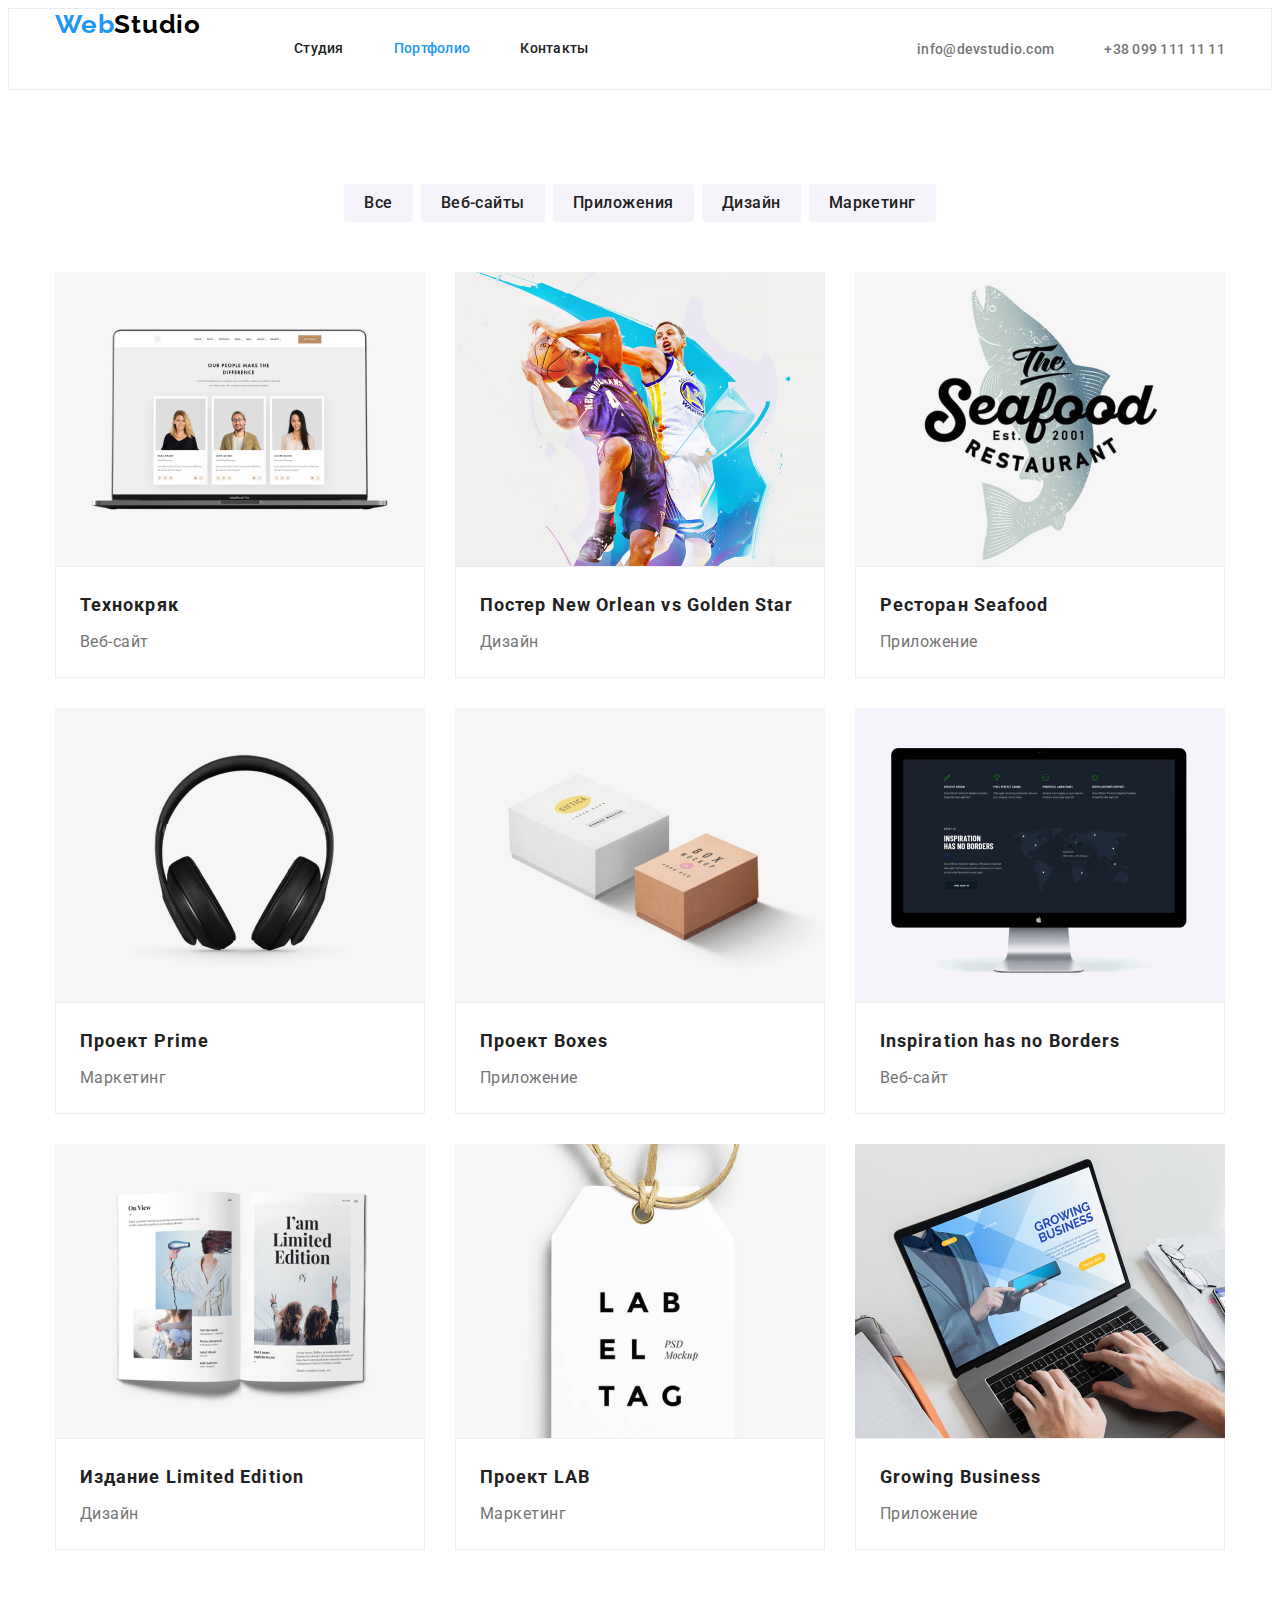
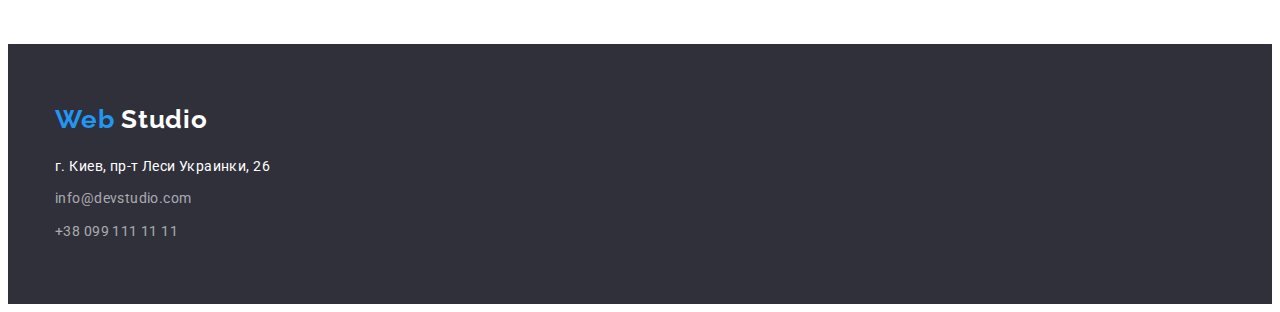
==== portfolio.html @ b0da4e6e "додає файли дз3" ====
<!DOCTYPE html>
<html lang="en">

<head>
    <meta charset="UTF-8">
    <meta name="viewport" content="width=device-width, initial-scale=1.0">
    <title>Головна</title>
    <link rel="stylesheet" href="https://cdnjs.cloudflare.com/ajax/libs/modern-normalize/1.0.0/modern-normalize.min.css" 
        integrity="sha512-ISS7cAi1PEhQ8jnbJpJZMd29NlhNj4AWYyLOSp2CE/CsHxTCu+r+t0D2yoJudVrd0/8fTVPUVDzY5Tvli75u/g==" crossorigin="anonymous" />
    <link href="https://fonts.googleapis.com/css2?family=Raleway:wght@700&family=Roboto:wght@400;500;700;900&display=swap"
        rel="stylesheet">
    <link rel="stylesheet" href="./css/styles.css">

</head>

<body>
    <header class="page-header">
        <!--навігація сайтом-->
        <div class="container">
            <nav class="navigation">
                <a href="./index.html" class="logo">
                    <span class="web">Web</span>Studio</a>
                <ul class="site-nav list">
                    <li class="nav-list-item"><a href="./index.html" class="link ">Студия</a></li>
                    <li class="nav-list-item"><a href="./portfolio.html" class="link current">Портфолио</a></li>
                    <li class="nav-list-item"><a href="" class="link">Контакты</a></li>
                </ul>
            </nav>
            
            <!--контакти-->
            <ul class="nav-adress list">
                <li class="nav-adress-item">
                        <a href="mailto:info@devstudio.com" class="adress">
                        info@devstudio.com</a>
                </li>
                <li class="nav-adress-item">
                    <a href="tel:+380991111111" class="adress">
                        +38 099 111 11 11</a>
                </li>
            </ul>
        </div>
    </header>

    <main>
        <section class="portfolio">
            <div class="container">
                <h1 class="portfolio-title visually-hidden">
                    portfolio
                </h1>
                <ul class="portfolio-list list">
                    <li class="portfolio-list-item"><button type="button" class="filter">Все</button></li>
                    <li class="portfolio-list-item"><button type="button" class="filter">Веб-сайты</button></li>
                    <li class="portfolio-list-item"><button type="button" class="filter">Приложения</button></li>
                    <li class="portfolio-list-item"><button type="button" class="filter">Дизайн</button></li>
                    <li class="portfolio-list-item"><button type="button" class="filter">Маркетинг</button></li>
                </ul>
                     
                <ul class="category-list list">
                    <li class="category-list-item">
                        <a href="" class="portfolio-link">
                            <img src="./images/technokriak.jpg"  
                            class="image-category"
                            alt="ноутбук з відкритим сайтом" 
                            width="370" height="294">
                            <div class="category-discription">
                                <h2 class="category">
                                    Технокряк
                                </h2>
                                <p class="category-text">
                                    Веб-сайт
                                </p>
                            </div>
                        </a>
                    </li>
                    <li class="category-list-item">
                        <a href="" class="portfolio-link">
                            <img src="./images/design.jpg"  
                            class="image-category"
                            alt="баскетболісти" 
                            width="370" height="294">
                            <div class="category-discription">
                                <h2 class="category">
                                 Постер New Orlean vs Golden Star
                                </h2>
                                <p class="category-text">
                                 Дизайн
                                </p>
                            </div>
                        </a>
                    </li>
                    <li class="category-list-item">
                        <a href="" class="portfolio-link">
                            <img src="./images/restoran.jpg"  
                            class="image-category"
                            alt="логотип ресторану" 
                            width="370" height="294">
                            <div class="category-discription">
                                <h2 class="category">
                                 Ресторан Seafood
                                </h2>
                                <p class="category-text">
                                    Приложение
                                </p>
                            </div>
                        </a>
                    </li>
                    <li class="category-list-item">
                        <a href="" class="portfolio-link">
                            <img src="./images/marketing.jpg"  
                            class="image-category"
                            alt="навушники" 
                            width="370" height="294">
                            <div class="category-discription">
                            <h2 class="category">
                                Проект Prime
                            </h2>
                            <p class="category-text">
                                Маркетинг
                            </p>
                            </div>

                        </a>
                    </li>
                    <li class="category-list-item">
                        <a href="" class="portfolio-link">
                            <img src="./images/boxes.jpg"  
                            class="image-category"
                            alt="коробки від товару" 
                            width="370" height="294">
                            <div class="category-discription">
                                <h2 class="category">
                                    Проект Boxes
                                </h2>
                                <p class="category-text">
                                    Приложение
                                </p>
                            </div>

                        </a>
                    </li>
                    <li class="category-list-item">
                        <a href="" class="portfolio-link">
                            <img src="./images/inspiration.jpg"  
                            class="image-category"
                            alt="монітор від Apple" 
                            width="370" height="294">
                            <div class="category-discription">
                                <h2 class="category">
                                 Inspiration has no Borders
                                </h2>
                                <p class="category-text">
                                    Веб-сайт
                                </p>
                            </div>

                        </a>
                    </li>
                    <li class="category-list-item">
                        <a href="" class="portfolio-link">
                            <img src="./images/design-book.jpg" 
                            class="image-category"
                            alt="відкрита книжка" 
                            width="370" height="294">
                            <div class="category-discription">
                                <h2 class="category">
                                 Издание Limited Edition
                                </h2>
                                <p class="category-text">
                                    Дизайн
                                </p>
                            </div>

                        </a>
                    </li>
                    <li class="category-list-item"> 
                        <a href="" class="portfolio-link">
                            <img src="./images/project-lab.jpg"  
                            class="image-category"
                            alt="бірка бренду" 
                            width="370" height="294">
                            <div class="category-discription">
                                <h2 class="category">
                                    Проект LAB
                                </h2>
                                <p class="category-text">
                                 Маркетинг
                                </p>
                            </div>
                          
                        </a>
                    </li>
                    <li class="category-list-item">
                        <a href="" class="portfolio-link">
                            <img src="./images/growing-business.jpg" 
                            class="image-category" 
                            alt="ноутбук з відкритим сайтом" 
                            width="370" height="294">
                            <div class="category-discription">
                                <h2 class="category">
                                 Growing Business
                                </h2>
                                <p class="category-text">
                                 Приложение
                                </p>
                            </div>

                        </a>
                    </li>
                </ul>
                  

            </div>
        </section>
    </main>
        
    <footer>
            <div class="container">
                <a href="./index.html" class="logo">
                    <span class="web">Web</span>
                    <span class="studio">Studio</span></a>
                <address class="footer-adress">
                    <p class="adress">г. Киев, пр-т Леси Украинки, 26</p>
                    <ul class="footer-adress list">
                        <li class="adress-item"><a href="mailto:info@devstudio.com" class="mail">
                                info@devstudio.com</a></li>
                        <li class="adress-item"><a href="tel:+380991111111" class="phone-number">+38 099 111 11 11</a></li>
                    </ul>
                </address>
            </div>
        
    </footer>
        
</body>

</html>
---- css/styles.css ----
/*
Raleway 700

Roboto 400 500 700 900
*/

/*
logo 
    blue #2196F3  
    black #000000
nav 
    blue #2196F3
    black #212121
    grey #757575

hero
    white #FFFFFF

main
    black #212121
    grey #757575

footer
    adress #FFFFFF 60

*/
html {
  box-sizing: border-box;
}

*,
*::after,
*::before {
  box-sizing: inherit;
}

:root {
  --logo-black-color: #000000;
  --primary-text-color: #757575;
  --background-section-color: #f5f4fa;
  --title-text-color: #212121;
  --accent-color: #2196f3;
  --primary-white-color: #ffffff;
  --footer-background-color: #2f303a;
  --footer-adress-color: rgba(255, 255, 255, 0.6);
  --header-line-color: #ececec;
  --border-line-color: #eeeeee;
  --content-team-shadow-v1: rgba(0, 0, 0, 20%);
  --content-team-shadow-v2: rgba(0, 0, 0, 14%);
  --content-team-shadow-v3: rgba(0, 0, 0, 12%);
}
body {
  color: var(--primary-text-color);

  font-family: Roboto, sans-serif;
}
img {
  display: block;
}
.container {
  margin-top: 0px;
  margin-bottom: 0px;
  margin-left: auto;
  margin-right: auto;
  width: 1200px;
  padding: 0px 15px;
}

/*хедер*/
.page-header {
  border: 1px solid var(--header-line-color);
}
.page-header .container {
  display: flex;
  align-items: center;
}

.navigation {
  display: flex;
}
/*логотип сайта*/
.logo {
  display: inline-block;
  margin-right: 93px;
  color: var(--logo-black-color);
  font-family: Raleway, sans-serif;
  font-weight: 700;
  font-size: 26px;
  line-height: 1.19;
  letter-spacing: 0.03em;
  text-decoration: none;
}

.logo .web {
  color: var(--accent-color);
}

/* навігація сайтом*/
.site-nav {
  display: flex;
  align-items: center;
}

.list {
  padding: 0px;
  margin: 0px;
  list-style: none;
}
.nav-list-item:not(:last-child) {
  margin-right: 50px;
}

.site-nav .link {
  display: block;
  padding-top: 32px;
  padding-bottom: 32px;
  color: var(--title-text-color);
  font-weight: 500;
  font-size: 14px;
  line-height: 1.14;
  letter-spacing: 0.02em;
  text-decoration: none;
  cursor: pointer;
}

.link.current {
  color: var(--accent-color);
}
.nav-adress-item:not(:last-child) {
  margin-right: 50px;
}

.nav-adress {
  display: flex;
  margin-left: auto;
  align-items: center;
}

.nav-adress .adress {
  color: var(--primary-text-color);

  font-weight: 500;
  font-size: 14px;
  line-height: 1.14;
  letter-spacing: 00.02em;

  text-decoration: none;
}

.site-nav .link:hover,
.site-nav .link:focus,
.nav-adress .adress:hover,
.nav-adress .adress:focus {
  color: var(--accent-color);
}

/*hero*/
.hero {
  background-color: var(--footer-background-color);
}
.hero .container {
  text-align: center;
  padding-top: 200px;
  padding-bottom: 200px;
}

.hero-title {
  margin-top: 0px;
  margin-bottom: 30px;
  color: var(--primary-white-color);
  font-weight: 900;
  font-size: 44px;
  line-height: 1.36;
  text-align: center;
  letter-spacing: 0.06em;
  text-transform: uppercase;
}

.hero-link {
  display: inline-block;
  min-width: 200px;
  height: 50px;
  border-radius: 4px;
  padding: 10px 32px;
  color: var(--primary-white-color);
  background-color: var(--accent-color);
  font-weight: 700;
  font-size: 16px;
  line-height: 1.87;
  letter-spacing: 0.06em;
  text-decoration: none;
}

/*main*/
/*Особенности*/
.section-title {
  color: var(--title-text-color);
  font-weight: 700;
  font-size: 36px;
  line-height: 1.16;
  text-align: center;
  letter-spacing: 0.03em;
}

.features {
  padding: 0px;
}

.features > .container {
  padding-top: 94px;
  padding-bottom: 94px;
}

.features-list {
  display: flex;
}

.features-list-item {
  max-width: 270px;
}

.features-list-item:not(:last-child) {
  margin-right: 30px;
}
.features .title {
  margin-top: 0px;
  margin-bottom: 0px;
  color: var(--primary-white-color);
}

.features-title {
  margin-top: 0px;
  margin-bottom: 10px;
  color: var(--title-text-color);
  font-weight: 700;
  font-size: 14px;
  line-height: 1.14;
  letter-spacing: 0.03em;
  text-transform: uppercase;
}

.features .features-text {
  font-weight: 400;
  font-size: 14px;
  line-height: 1.71;
  letter-spacing: 0.03em;
}

/*Чем мы занимаемся*/
.works .container {
  padding-bottom: 94px;
}
.works .section-title {
  margin-top: 0px;
  margin-bottom: 50px;
}

.works-list {
  display: flex;
  margin-left: -15px;
  margin-right: -15px;
}

.works-list-item {
  margin-left: 15px;
  margin-right: 15px;
  max-width: 370px;
}

/*--Наша команда (фото)*/
.team {
  background-color: var(--background-section-color);
}
.team .container {
  padding-top: 94px;
  padding-bottom: 94px;
}
.team .section-title {
  padding-top: 0px;
  margin-top: 0px;
  margin-bottom: 50px;
}
.team-list {
  display: flex;
  justify-content: space-between;
}
.team-list-item {
  width: 270px;
}

.team-list-item:not(:nth-child(4n)) {
  margin-right: 30px;
}
.team-member {
  margin-top: 0px;
  margin-bottom: 10px;
  color: var(--title-text-color);
  font-weight: 500;
  font-size: 16px;
  line-height: 1.18;
  text-align: center;
  letter-spacing: 0.03em;
}

.position {
  margin: 0px;
  font-weight: 400;
  font-size: 16px;
  line-height: 1.18;
  text-align: center;
  letter-spacing: 0.03em;
}

.team-list-content {
  padding-top: 30px;
  padding-bottom: 30px;
  padding-left: 15px;
  padding-right: 15px;
  background-color: var(--primary-white-color);
  border-radius: 0px 0px 4px 4px;
  box-shadow: 0px 2px 1px 0px var(--content-team-shadow-v1),
    0px 1px 1px 0px var(--content-team-shadow-v2),
    0px 1px 3px 0px var(--content-team-shadow-v3);
}

/*footer*/
footer {
  background-color: var(--footer-background-color);
}

footer .container {
  padding-top: 60px;
  padding-bottom: 60px;
}
footer .logo {
  margin: 0px;
  margin-bottom: 20px;
}
footer .studio {
  color: var(--primary-white-color);
}
.footer-adress {
  color: var(--primary-white-color);
  font-weight: 400;
  font-style: normal;
  font-size: 14px;
  line-height: 1.71;
  letter-spacing: 0.03em;
  text-decoration: none;
}

.adress {
  margin-top: 0px;
  margin-bottom: 9px;
}

.adress-item:not(:last-child) {
  margin-bottom: 9px;
}

.mail,
.phone-number {
  color: var(--footer-adress-color);
  font-weight: 400;
  font-size: 14px;
  font-style: normal;
  line-height: 1.71;

  letter-spacing: 0.03em;
  text-decoration: none;
}

/*сторінка Портфоліо*/
.portfolio .container {
  padding-top: 94px;
  padding-bottom: 94px;
}
.portfolio-title {
  margin-top: 0px;
  margin-bottom: 0px;
  color: var(--primary-white-color);
}

.visually-hidden {
  position: absolute;
  clip: rect(1px, 1px, 1px, 1px);
  padding: 0px;
  border: 0px;
  height: 1px;
  width: 1px;
  overflow: hidden;
}

.portfolio-list {
  display: flex;
  justify-content: center;
  margin-bottom: 50px;
}

.portfolio-list-item:not(:last-child) {
  margin-right: 8px;
}

.filter {
  padding-top: 6px;
  padding-right: 20px;
  padding-bottom: 6px;
  padding-left: 20px;
  border: 0px solid var(--background-section-color);
  border-radius: 4px;
  color: var(--title-text-color);
  background-color: var(--background-section-color);
  font-family: inherit;
  font-weight: 500;
  font-size: 16px;
  line-height: 1.62;
  text-align: center;
  letter-spacing: 0.03em;
  text-decoration: none;
  cursor: pointer;
}

.filter:hover,
.filter:focus {
  color: var(--primary-white-color);
  background-color: var(--accent-color);
  font-family: inherit;
}

.portfolio-link {
  text-decoration: none;
}

.category-list {
  display: flex;
  flex-wrap: wrap;

  margin-right: -15px;
  margin-left: -15px;
}
.category-list-item {
  margin-right: 15px;
  margin-left: 15px;
}

.category-list-item:nth-child(-n + 6) {
  margin-bottom: 30px;
}

.category-discription {
  padding-top: 20px;
  padding-right: 24px;
  padding-bottom: 20px;
  padding-left: 24px;
  background-color: var(--primary-white-color);
  border: 1px solid var(--border-line-color);
}
.category {
  margin-top: 0px;
  margin-bottom: 4px;
  color: var(--title-text-color);
  font-weight: 700;
  font-size: 18px;
  line-height: 2;
  letter-spacing: 0.06em;
  text-decoration: none;
}

.category-text {
  margin-top: 0px;
  margin-bottom: 0px;
  color: var(--primary-text-color);
  font-weight: 400;
  font-size: 16px;
  line-height: 1.87;
  letter-spacing: 0.03em;
}
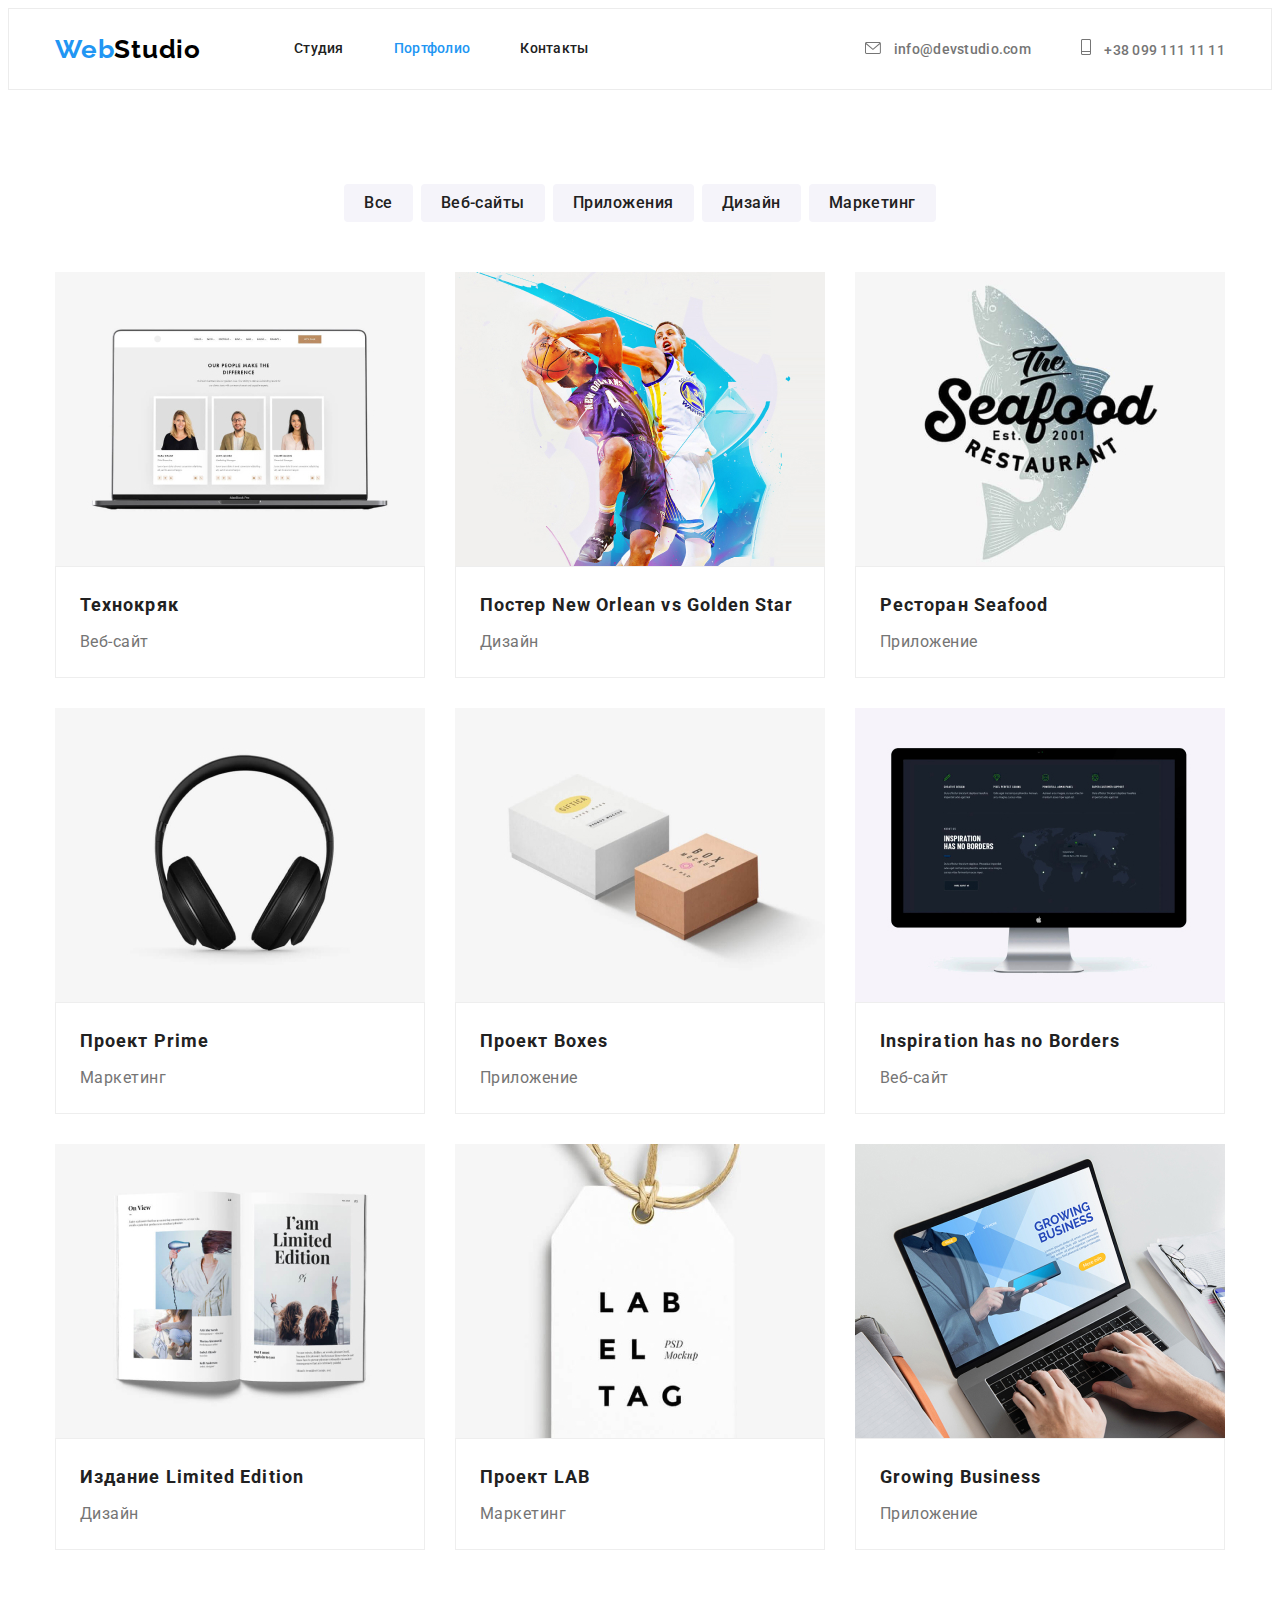
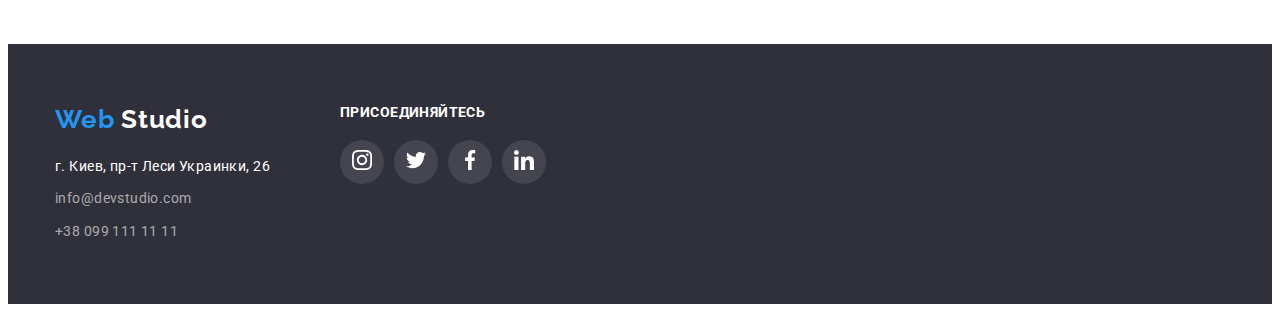
==== commit 4d6d1611: "виконує дз 4" ====
--- a/portfolio.html
+++ b/portfolio.html
@@ -17,24 +17,31 @@
     <header class="page-header">
         <!--навігація сайтом-->
         <div class="container">
+    
             <nav class="navigation">
-                <a href="./index.html" class="logo">
-                    <span class="web">Web</span>Studio</a>
                 <ul class="site-nav list">
+                    <a href="./index.html" class="logo">
+                        <span class="web">Web</span>Studio</a>
                     <li class="nav-list-item"><a href="./index.html" class="link ">Студия</a></li>
                     <li class="nav-list-item"><a href="./portfolio.html" class="link current">Портфолио</a></li>
                     <li class="nav-list-item"><a href="" class="link">Контакты</a></li>
                 </ul>
             </nav>
-            
+    
             <!--контакти-->
             <ul class="nav-adress list">
                 <li class="nav-adress-item">
-                        <a href="mailto:info@devstudio.com" class="adress">
+                    <a href="mailto:info@devstudio.com" class="adress">
+                        <svg class="mail-icon">
+                            <use href="./images/spraite.svg#mail"></use>
+                        </svg>
                         info@devstudio.com</a>
                 </li>
                 <li class="nav-adress-item">
                     <a href="tel:+380991111111" class="adress">
+                        <svg class="tel-icon">
+                            <use href="./images/spraite.svg#tel"></use>
+                        </svg>
                         +38 099 111 11 11</a>
                 </li>
             </ul>
@@ -58,7 +65,7 @@
                 <ul class="category-list list">
                     <li class="category-list-item">
                         <a href="" class="portfolio-link">
-                            <img src="./images/technokriak.jpg"  
+                            <img src="./images/portfolio-category/technokriak.jpg"  
                             class="image-category"
                             alt="ноутбук з відкритим сайтом" 
                             width="370" height="294">
@@ -74,7 +81,7 @@
                     </li>
                     <li class="category-list-item">
                         <a href="" class="portfolio-link">
-                            <img src="./images/design.jpg"  
+                            <img src="./images/portfolio-category/design.jpg"  
                             class="image-category"
                             alt="баскетболісти" 
                             width="370" height="294">
@@ -90,7 +97,7 @@
                     </li>
                     <li class="category-list-item">
                         <a href="" class="portfolio-link">
-                            <img src="./images/restoran.jpg"  
+                            <img src="./images/portfolio-category/restoran.jpg"  
                             class="image-category"
                             alt="логотип ресторану" 
                             width="370" height="294">
@@ -106,7 +113,7 @@
                     </li>
                     <li class="category-list-item">
                         <a href="" class="portfolio-link">
-                            <img src="./images/marketing.jpg"  
+                            <img src="./images/portfolio-category/marketing.jpg"  
                             class="image-category"
                             alt="навушники" 
                             width="370" height="294">
@@ -123,7 +130,7 @@
                     </li>
                     <li class="category-list-item">
                         <a href="" class="portfolio-link">
-                            <img src="./images/boxes.jpg"  
+                            <img src="./images/portfolio-category/boxes.jpg"  
                             class="image-category"
                             alt="коробки від товару" 
                             width="370" height="294">
@@ -140,7 +147,7 @@
                     </li>
                     <li class="category-list-item">
                         <a href="" class="portfolio-link">
-                            <img src="./images/inspiration.jpg"  
+                            <img src="./images/portfolio-category/inspiration.jpg"  
                             class="image-category"
                             alt="монітор від Apple" 
                             width="370" height="294">
@@ -157,7 +164,7 @@
                     </li>
                     <li class="category-list-item">
                         <a href="" class="portfolio-link">
-                            <img src="./images/design-book.jpg" 
+                            <img src="./images/portfolio-category/design-book.jpg" 
                             class="image-category"
                             alt="відкрита книжка" 
                             width="370" height="294">
@@ -174,7 +181,7 @@
                     </li>
                     <li class="category-list-item"> 
                         <a href="" class="portfolio-link">
-                            <img src="./images/project-lab.jpg"  
+                            <img src="./images/portfolio-category/project-lab.jpg"  
                             class="image-category"
                             alt="бірка бренду" 
                             width="370" height="294">
@@ -191,7 +198,7 @@
                     </li>
                     <li class="category-list-item">
                         <a href="" class="portfolio-link">
-                            <img src="./images/growing-business.jpg" 
+                            <img src="./images/portfolio-category/growing-business.jpg" 
                             class="image-category" 
                             alt="ноутбук з відкритим сайтом" 
                             width="370" height="294">
@@ -213,22 +220,57 @@
         </section>
     </main>
         
-    <footer>
-            <div class="container">
-                <a href="./index.html" class="logo">
-                    <span class="web">Web</span>
-                    <span class="studio">Studio</span></a>
-                <address class="footer-adress">
-                    <p class="adress">г. Киев, пр-т Леси Украинки, 26</p>
-                    <ul class="footer-adress list">
-                        <li class="adress-item"><a href="mailto:info@devstudio.com" class="mail">
-                                info@devstudio.com</a></li>
-                        <li class="adress-item"><a href="tel:+380991111111" class="phone-number">+38 099 111 11 11</a></li>
-                    </ul>
-                </address>
-            </div>
-        
-    </footer>
+<footer>
+    <div class="container">
+        <div class="adress-bar">
+            <a href="./index.html" class="logo">
+                <span class="web">Web</span>
+                <span class="studio">Studio</span></a>
+            <address class="footer-adress">
+                <p class="office-adress">г. Киев, пр-т Леси Украинки, 26</p>
+                <ul class="footer-adress list">
+                    <li class="adress-item"><a href="mailto:info@devstudio.com" class="mail">
+                            info@devstudio.com</a></li>
+                    <li class="adress-item"><a href="tel:+380991111111" class="phone-number">+38 099 111 11 11</a></li>
+                </ul>
+            </address>
+        </div>
+        <div class="socail-bar">
+            <h2 class="title">присоединяйтесь</h2>
+            <ul class="socialbar-list list">
+                <li class="socialbar-list-item">
+                    <a href="" class="socialbar-list-link">
+                        <svg class="socialbar-list-icon">
+                            <use href="./images/spraite.svg#instagram"></use>
+                        </svg>
+                    </a>
+                </li>
+                <li class="socialbar-list-item">
+                    <a href="" class="socialbar-list-link link">
+                        <svg class="socialbar-list-icon">
+                            <use href="./images/spraite.svg#twitter"></use>
+                        </svg>
+                    </a>
+                </li>
+                <li class="socialbar-list-item">
+                    <a href="" class="socialbar-list-link link">
+                        <svg class="socialbar-list-icon">
+                            <use href="./images/spraite.svg#facebook"></use>
+                        </svg>
+                    </a>
+                </li>
+                <li class="socialbar-list-item">
+                    <a href="" class="socialbar-list-link link">
+                        <svg class="socialbar-list-icon">
+                            <use href="./images/spraite.svg#linkedin"></use>
+                        </svg>
+                    </a>
+                </li>
+            </ul>
+        </div>
+    </div>
+
+</footer>
         
 </body>
 
--- a/css/styles.css
+++ b/css/styles.css
@@ -48,6 +48,9 @@
   --content-team-shadow-v1: rgba(0, 0, 0, 20%);
   --content-team-shadow-v2: rgba(0, 0, 0, 14%);
   --content-team-shadow-v3: rgba(0, 0, 0, 12%);
+  --hero-overlay-color: rgba(47, 48, 58, 40%);
+  --social-icon-color: #afb1b8;
+  --footer-social-icon: rgba(255, 255, 255, 10%);
 }
 body {
   color: var(--primary-text-color);
@@ -134,6 +137,7 @@
   display: flex;
   margin-left: auto;
   align-items: center;
+  justify-content: baseline;
 }
 
 .nav-adress .adress {
@@ -146,17 +150,46 @@
 
   text-decoration: none;
 }
-
-.site-nav .link:hover,
-.site-nav .link:focus,
-.nav-adress .adress:hover,
-.nav-adress .adress:focus {
+.mail-icon {
+  width: 16px;
+  height: 12px;
+  margin-right: 10px;
+  fill: var(--primary-text-color);
+}
+
+.tel-icon {
+  width: 10px;
+  height: 16px;
+  margin-right: 10px;
+  fill: var(--primary-text-color);
+}
+
+.link:hover,
+.adress:hover,
+.link:focus,
+.adress:focus {
   color: var(--accent-color);
+}
+
+.nav-adress-item:hover .mail-icon,
+.nav-adress-item:focus .mail-icon,
+.nav-adress-item:hover .tel-icon,
+.nav-adress-item:focus .tel-icon {
+  fill: var(--accent-color);
 }
 
 /*hero*/
 .hero {
-  background-color: var(--footer-background-color);
+  /*background-color: var(--footer-background-color);*/
+
+  background-image: linear-gradient(
+      var(--hero-overlay-color),
+      var(--hero-overlay-color)
+    ),
+    url("../images/hero.jpg");
+
+  background-repeat: no-repeat;
+  background-size: cover;
 }
 .hero .container {
   text-align: center;
@@ -222,6 +255,24 @@
 .features-list-item:not(:last-child) {
   margin-right: 30px;
 }
+
+.features-list-icon {
+  display: block;
+  margin-bottom: 30px;
+  padding-top: 25px;
+  padding-right: 100px;
+  padding-bottom: 25px;
+  padding-left: 100px;
+  background-color: var(--background-section-color);
+  width: 270px;
+  height: 120px;
+  border-radius: 4px;
+}
+
+.list-icon {
+  width: 70px;
+  height: 70px;
+}
 .features .title {
   margin-top: 0px;
   margin-bottom: 0px;
@@ -302,6 +353,11 @@
   letter-spacing: 0.03em;
 }
 
+.social-list {
+  display: flex;
+  justify-content: space-between;
+}
+
 .position {
   margin: 0px;
   font-weight: 400;
@@ -311,11 +367,35 @@
   letter-spacing: 0.03em;
 }
 
+.social-list-link {
+  display: flex;
+  justify-content: center;
+  align-items: center;
+  width: 44px;
+  height: 44px;
+  background-color: #ffffff;
+  border-radius: 50%;
+}
+.social-list-icon {
+  width: 20px;
+  height: 20px;
+  fill: var(--social-icon-color);
+}
+.social-list-link:hover,
+.social-list-link:focus {
+  background-color: var(--accent-color);
+}
+
+.social-list-link:hover .social-list-icon,
+.social-list-link:focus .social-list-icon {
+  fill: var(--primary-white-color);
+}
+
 .team-list-content {
   padding-top: 30px;
   padding-bottom: 30px;
-  padding-left: 15px;
-  padding-right: 15px;
+  padding-left: 32px;
+  padding-right: 32px;
   background-color: var(--primary-white-color);
   border-radius: 0px 0px 4px 4px;
   box-shadow: 0px 2px 1px 0px var(--content-team-shadow-v1),
@@ -323,14 +403,63 @@
     0px 1px 3px 0px var(--content-team-shadow-v3);
 }
 
+/*Постоянные клиенты*/
+.client {
+  padding-top: 94px;
+  padding-bottom: 94px;
+}
+
+.client .section-title {
+  margin-top: 0px;
+  margin-bottom: 50px;
+}
+.client-list {
+  display: flex;
+  justify-content: center;
+}
+.client-list-item {
+  display: flex;
+  justify-content: center;
+  align-items: center;
+  width: 170px;
+  height: 90px;
+  border: 1px solid var(--social-icon-color);
+  border-radius: 4px;
+}
+
+.client-list-item:not(:last-child) {
+  margin-right: 30px;
+}
+
+.client-list-icon {
+  max-width: 88px;
+  max-height: 52px;
+  fill: var(--social-icon-color);
+}
+
+.client-list-item:not(:last-child) {
+  margin-right: 10px;
+}
+.client-list-item:hover,
+.client-list-item:focus {
+  border: 1px solid var(--accent-color);
+}
+.client-list-item:hover .client-list-icon,
+.client-list-item:focus .client-list-icon {
+  fill: var(--accent-color);
+}
 /*footer*/
 footer {
   background-color: var(--footer-background-color);
 }
 
 footer .container {
+  display: flex;
   padding-top: 60px;
   padding-bottom: 60px;
+}
+.adress-bar {
+  margin-right: 70px;
 }
 footer .logo {
   margin: 0px;
@@ -349,7 +478,7 @@
   text-decoration: none;
 }
 
-.adress {
+.office-adress {
   margin-top: 0px;
   margin-bottom: 9px;
 }
@@ -368,6 +497,46 @@
 
   letter-spacing: 0.03em;
   text-decoration: none;
+}
+footer .title {
+  margin-top: 0;
+  margin-bottom: 20px;
+
+  font-weight: 700;
+  font-size: 14px;
+  line-height: 1.142;
+  letter-spacing: 0.03em;
+  text-transform: uppercase;
+  color: var(--primary-white-color);
+}
+.socialbar-list {
+  display: flex;
+  justify-content: center;
+}
+
+.socialbar-list-item {
+  display: flex;
+  justify-content: center;
+  align-items: center;
+  width: 44px;
+  height: 44px;
+  background-color: var(--footer-social-icon);
+  border-radius: 50%;
+}
+
+.socialbar-list-icon {
+  width: 20px;
+  height: 20px;
+  fill: var(--primary-white-color);
+}
+
+footer .socialbar-list-item:not(:last-child) {
+  margin-right: 10px;
+}
+
+.socialbar-list-item:hover,
+.socialbar-list-item:focus {
+  background-color: var(--accent-color);
 }
 
 /*сторінка Портфоліо*/
@@ -425,10 +594,19 @@
   color: var(--primary-white-color);
   background-color: var(--accent-color);
   font-family: inherit;
+  box-shadow: 0px 3px 1px 0px rgba(0, 0, 0, 10%),
+    0px 1px 2px 0px rgba(0, 0, 0, 8%), 0px 2px 2px 0px rgba(0, 0, 0, 12%);
 }
 
 .portfolio-link {
-  text-decoration: none;
+  display: block;
+  text-decoration: none;
+}
+
+.portfolio-link:hover,
+.portfolio-link:focus {
+  box-shadow: 0px 1px 1px 0px rgba(0, 0, 0, 12%),
+    0px 4px 4px 0px rgba(0, 0, 0, 6%), 1px 4px 6px 0px rgba(0, 0, 0, 16%);
 }
 
 .category-list {
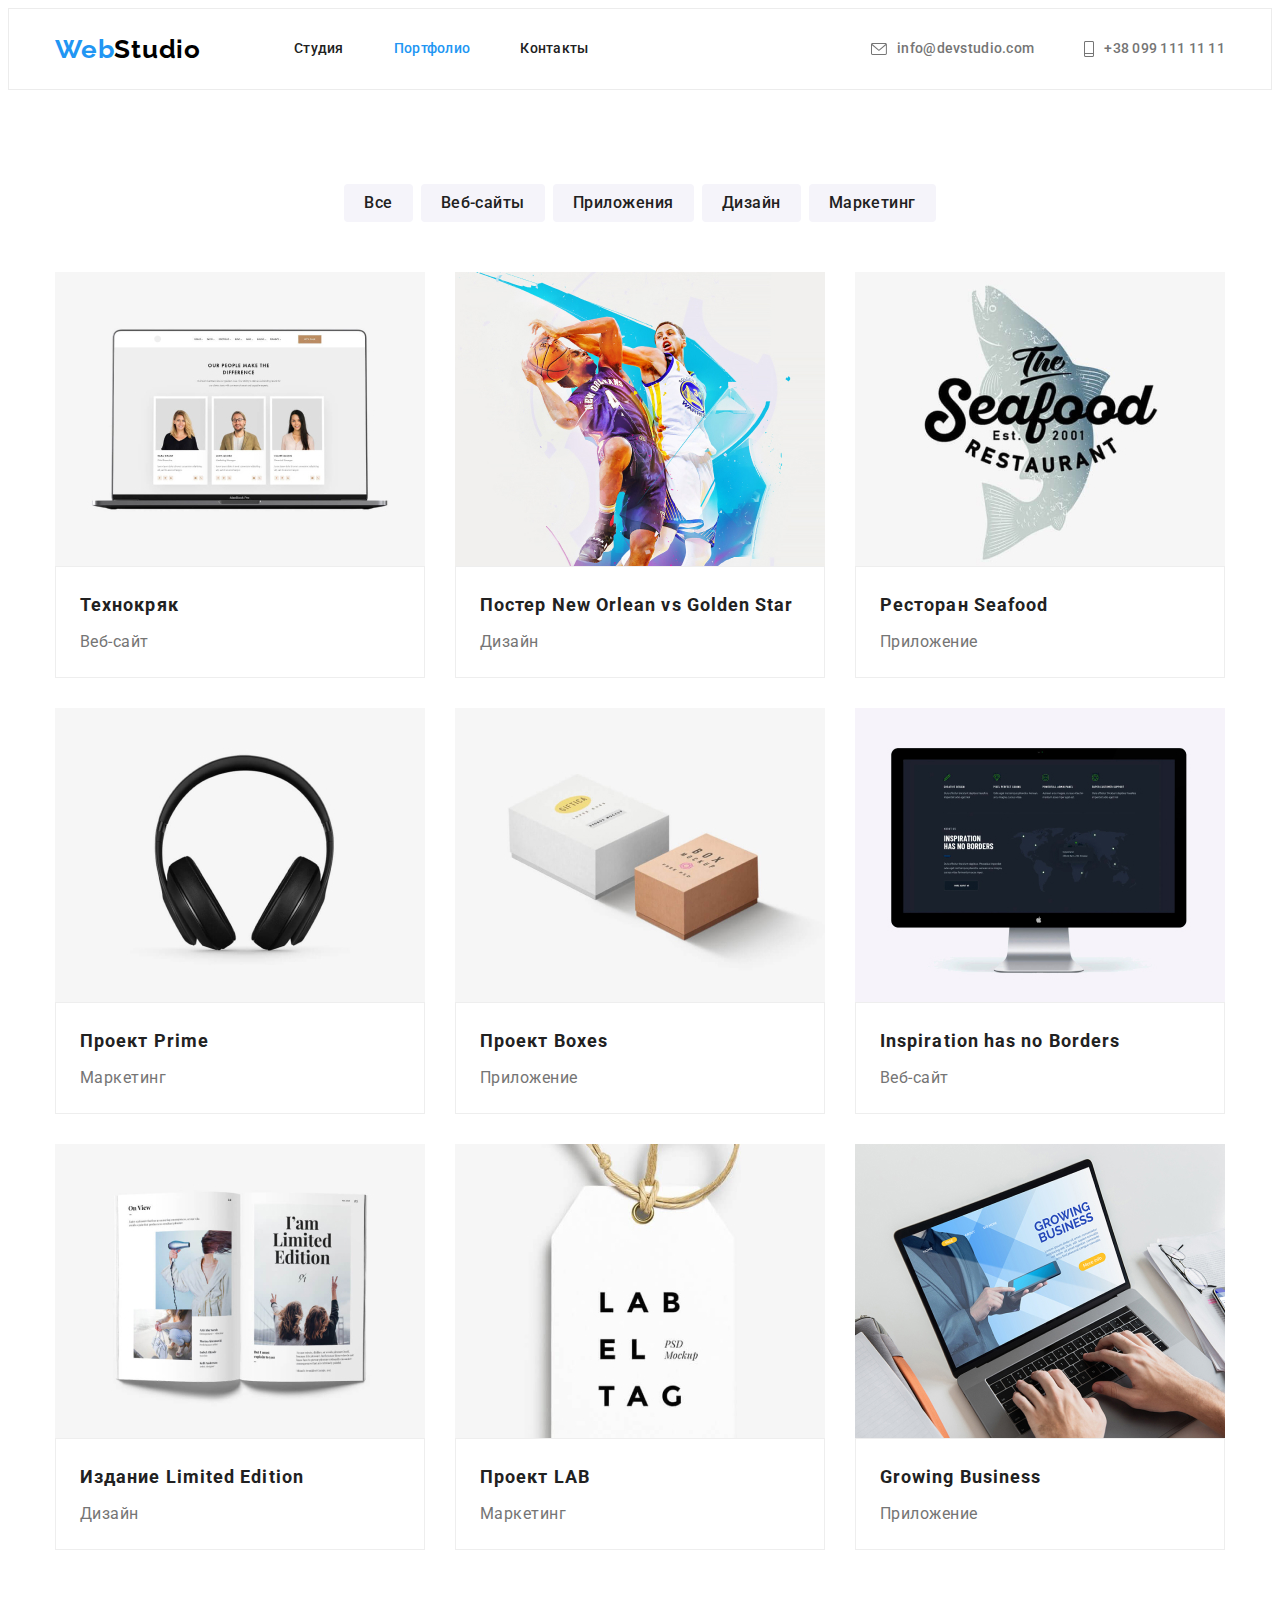
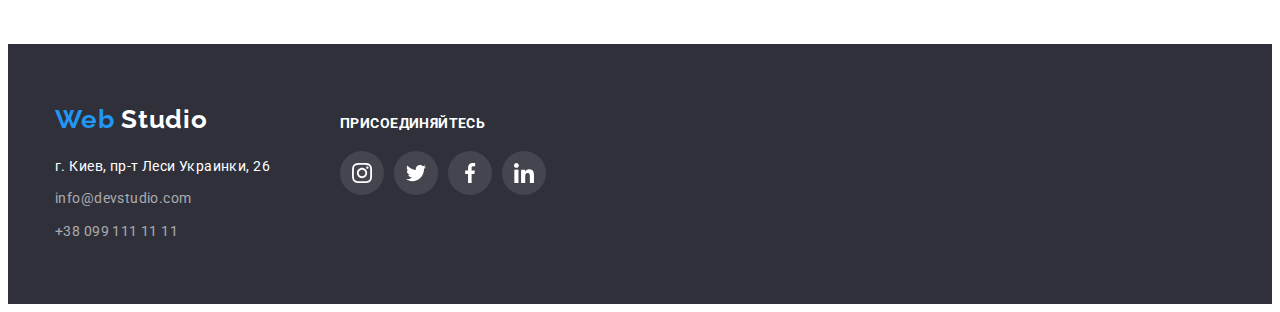
==== commit aee187ea: "додає правки ментора" ====
--- a/portfolio.html
+++ b/portfolio.html
@@ -220,57 +220,57 @@
         </section>
     </main>
         
-<footer>
-    <div class="container">
-        <div class="adress-bar">
-            <a href="./index.html" class="logo">
-                <span class="web">Web</span>
-                <span class="studio">Studio</span></a>
-            <address class="footer-adress">
-                <p class="office-adress">г. Киев, пр-т Леси Украинки, 26</p>
-                <ul class="footer-adress list">
-                    <li class="adress-item"><a href="mailto:info@devstudio.com" class="mail">
-                            info@devstudio.com</a></li>
-                    <li class="adress-item"><a href="tel:+380991111111" class="phone-number">+38 099 111 11 11</a></li>
-                </ul>
-            </address>
-        </div>
-        <div class="socail-bar">
-            <h2 class="title">присоединяйтесь</h2>
-            <ul class="socialbar-list list">
-                <li class="socialbar-list-item">
-                    <a href="" class="socialbar-list-link">
-                        <svg class="socialbar-list-icon">
-                            <use href="./images/spraite.svg#instagram"></use>
-                        </svg>
-                    </a>
-                </li>
-                <li class="socialbar-list-item">
-                    <a href="" class="socialbar-list-link link">
-                        <svg class="socialbar-list-icon">
-                            <use href="./images/spraite.svg#twitter"></use>
-                        </svg>
-                    </a>
-                </li>
-                <li class="socialbar-list-item">
-                    <a href="" class="socialbar-list-link link">
-                        <svg class="socialbar-list-icon">
-                            <use href="./images/spraite.svg#facebook"></use>
-                        </svg>
-                    </a>
-                </li>
-                <li class="socialbar-list-item">
-                    <a href="" class="socialbar-list-link link">
-                        <svg class="socialbar-list-icon">
-                            <use href="./images/spraite.svg#linkedin"></use>
-                        </svg>
-                    </a>
-                </li>
-            </ul>
-        </div>
-    </div>
-
-</footer>
+        <footer>
+            <div class="container">
+                <div class="adress-bar">
+                    <a href="./index.html" class="logo">
+                        <span class="web">Web</span>
+                        <span class="studio">Studio</span></a>
+                    <address class="footer-adress">
+                        <p class="office-adress">г. Киев, пр-т Леси Украинки, 26</p>
+                        <ul class="footer-adress list">
+                            <li class="adress-item"><a href="mailto:info@devstudio.com" class="mail">
+                                    info@devstudio.com</a></li>
+                            <li class="adress-item"><a href="tel:+380991111111" class="phone-number">+38 099 111 11 11</a></li>
+                        </ul>
+                    </address>
+                </div>
+                <div class="socail-bar">
+                    <p class="title">присоединяйтесь</p>
+                    <ul class="socialbar-list list">
+                        <li class="socialbar-list-item">
+                            <a href="" class="socialbar-list-link">
+                                <svg class="socialbar-list-icon">
+                                    <use href="./images/spraite.svg#instagram"></use>
+                                </svg>
+                            </a>
+                        </li>
+                        <li class="socialbar-list-item">
+                            <a href="" class="socialbar-list-link link">
+                                <svg class="socialbar-list-icon">
+                                    <use href="./images/spraite.svg#twitter"></use>
+                                </svg>
+                            </a>
+                        </li>
+                        <li class="socialbar-list-item">
+                            <a href="" class="socialbar-list-link link">
+                                <svg class="socialbar-list-icon">
+                                    <use href="./images/spraite.svg#facebook"></use>
+                                </svg>
+                            </a>
+                        </li>
+                        <li class="socialbar-list-item">
+                            <a href="" class="socialbar-list-link link">
+                                <svg class="socialbar-list-icon">
+                                    <use href="./images/spraite.svg#linkedin"></use>
+                                </svg>
+                            </a>
+                        </li>
+                    </ul>
+                </div>
+            </div>
+        
+        </footer>
         
 </body>
 
--- a/css/styles.css
+++ b/css/styles.css
@@ -141,8 +141,9 @@
 }
 
 .nav-adress .adress {
+  display: flex;
+  align-items: center;
   color: var(--primary-text-color);
-
   font-weight: 500;
   font-size: 14px;
   line-height: 1.14;
@@ -181,7 +182,12 @@
 /*hero*/
 .hero {
   /*background-color: var(--footer-background-color);*/
-
+  max-width: 1600px;
+  margin-left: auto;
+  margin-right: auto;
+  padding-top: 200px;
+  padding-bottom: 200px;
+  text-align: center;
   background-image: linear-gradient(
       var(--hero-overlay-color),
       var(--hero-overlay-color)
@@ -190,11 +196,6 @@
 
   background-repeat: no-repeat;
   background-size: cover;
-}
-.hero .container {
-  text-align: center;
-  padding-top: 200px;
-  padding-bottom: 200px;
 }
 
 .hero-title {
@@ -257,12 +258,10 @@
 }
 
 .features-list-icon {
-  display: block;
+  display: flex;
+  align-items: center;
+  justify-content: center;
   margin-bottom: 30px;
-  padding-top: 25px;
-  padding-right: 100px;
-  padding-bottom: 25px;
-  padding-left: 100px;
   background-color: var(--background-section-color);
   width: 270px;
   height: 120px;
@@ -359,7 +358,8 @@
 }
 
 .position {
-  margin: 0px;
+  margin-top: 0px;
+  margin-bottom: 16px;
   font-weight: 400;
   font-size: 16px;
   line-height: 1.18;
@@ -455,6 +455,7 @@
 
 footer .container {
   display: flex;
+  align-items: baseline;
   padding-top: 60px;
   padding-bottom: 60px;
 }
@@ -522,6 +523,13 @@
   height: 44px;
   background-color: var(--footer-social-icon);
   border-radius: 50%;
+}
+.socialbar-list-link {
+  display: flex;
+  justify-content: center;
+  align-items: center;
+  width: 44px;
+  height: 44px;
 }
 
 .socialbar-list-icon {
